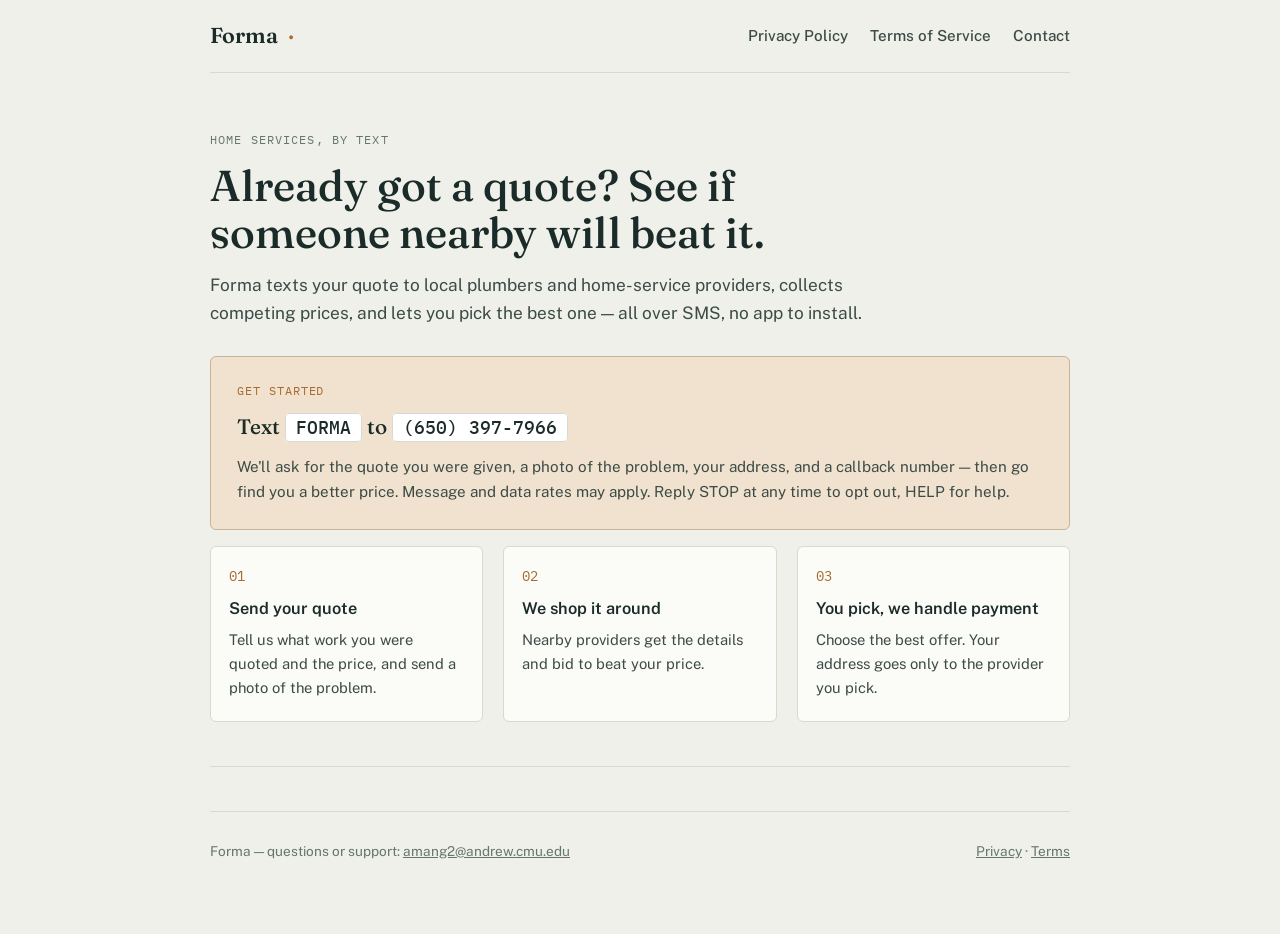
==== index.html @ 2be11585 "Forma public pages: opt-in instructions, privacy policy, terms Co-Authored-By: Claude Sonnet 5 <nore" ====
<!doctype html>
<html lang="en">
<head>
<meta charset="utf-8">
<meta name="viewport" content="width=device-width, initial-scale=1">
<title>Forma — compare prices on a quote you already have</title>
<link rel="stylesheet" href="style.css">
</head>
<body>
<div class="wrap">

  <div class="topbar">
    <a class="wordmark" href="index.html"><span>Forma</span><span class="dot">·</span></a>
    <nav class="toc">
      <a href="privacy.html">Privacy Policy</a>
      <a href="terms.html">Terms of Service</a>
      <a href="#contact">Contact</a>
    </nav>
  </div>

  <div class="masthead">
    <div class="eyebrow">Home services, by text</div>
    <h1 class="title">Already got a quote? See if someone nearby will beat it.</h1>
    <p class="dek">Forma texts your quote to local plumbers and home-service providers, collects competing prices, and lets you pick the best one — all over SMS, no app to install.</p>

    <div class="cta">
      <div class="label">Get started</div>
      <div class="instruction">Text <span class="kw">FORMA</span> to <span class="kw">(650) 397-7966</span></div>
      <p>We'll ask for the quote you were given, a photo of the problem, your address, and a callback number — then go find you a better price. Message and data rates may apply. Reply STOP at any time to opt out, HELP for help.</p>
    </div>

    <div class="steps">
      <div class="step">
        <div class="n">01</div>
        <h3>Send your quote</h3>
        <p>Tell us what work you were quoted and the price, and send a photo of the problem.</p>
      </div>
      <div class="step">
        <div class="n">02</div>
        <h3>We shop it around</h3>
        <p>Nearby providers get the details and bid to beat your price.</p>
      </div>
      <div class="step">
        <div class="n">03</div>
        <h3>You pick, we handle payment</h3>
        <p>Choose the best offer. Your address goes only to the provider you pick.</p>
      </div>
    </div>
  </div>

  <footer class="page" id="contact">
    <span>Forma — questions or support: <a href="mailto:amang2@andrew.cmu.edu">amang2@andrew.cmu.edu</a></span>
    <span><a href="privacy.html">Privacy</a> · <a href="terms.html">Terms</a></span>
  </footer>

</div>
</body>
</html>
---- style.css ----
@import url('https://fonts.googleapis.com/css2?family=Fraunces:opsz,wght@9..144,400;9..144,500;9..144,600&family=Public+Sans:wght@400;500;600;700&family=IBM+Plex+Mono:wght@400;500&display=swap');

:root{
  --ink:#1B2B29;
  --ink-soft:#3C4B47;
  --muted:#657670;
  --ground:#EEF0E9;
  --surface:#FBFBF8;
  --surface-raised:#FFFFFF;
  --line:#D7DAD0;
  --accent:#A86A2E;
  --accent-soft:#F0E2CE;
  --focus:#1B2B29;
}
@media (prefers-color-scheme: dark){
  :root:not([data-theme="light"]){
    --ink:#E9ECE5; --ink-soft:#C3CCC4; --muted:#92A199;
    --ground:#101E1B; --surface:#162623; --surface-raised:#19302A;
    --line:#2B3E38; --accent:#E0A868; --accent-soft:#2C2318; --focus:#E9ECE5;
  }
}
:root[data-theme="dark"]{
  --ink:#E9ECE5; --ink-soft:#C3CCC4; --muted:#92A199;
  --ground:#101E1B; --surface:#162623; --surface-raised:#19302A;
  --line:#2B3E38; --accent:#E0A868; --accent-soft:#2C2318; --focus:#E9ECE5;
}

*{box-sizing:border-box;}
html{color-scheme:light dark;}
body{
  margin:0; background:var(--ground); color:var(--ink);
  font-family:'Public Sans', -apple-system, BlinkMacSystemFont, 'Segoe UI', sans-serif;
  font-size:16px; line-height:1.65; padding-inline:20px;
}
h1,h2,h3{font-family:'Fraunces', Georgia, 'Times New Roman', serif; color:var(--ink); text-wrap:balance; margin:0;}
a{color:var(--accent);}
a:focus-visible, button:focus-visible{outline:2px solid var(--focus); outline-offset:3px;}
code, .mono{font-family:'IBM Plex Mono', ui-monospace, Menlo, monospace; font-size:.88em;}

.wrap{max-width:860px; margin-inline:auto; padding-block:0 72px;}

.topbar{
  position:sticky; top:0; z-index:10;
  display:flex; align-items:center; justify-content:space-between; gap:16px; flex-wrap:wrap;
  padding-block:18px;
  background:color-mix(in srgb, var(--ground) 88%, transparent);
  backdrop-filter:blur(8px);
  border-bottom:1px solid var(--line);
  margin-bottom:48px;
}
.wordmark{display:flex; align-items:baseline; gap:10px; font-family:'Fraunces', serif; font-weight:600; font-size:1.35rem; color:var(--ink); text-decoration:none;}
.wordmark .dot{color:var(--accent);}
.toc{display:flex; gap:22px; font-size:.95rem;}
.toc a{color:var(--ink-soft); text-decoration:none; font-weight:500;}
.toc a:hover{color:var(--accent);}

.masthead{padding-block:8px 44px; border-bottom:1px solid var(--line); margin-bottom:44px;}
.eyebrow{font-family:'IBM Plex Mono', monospace; font-size:.78rem; letter-spacing:.09em; text-transform:uppercase; color:var(--muted); margin-bottom:14px;}
h1.title{font-size:clamp(2rem, 4.5vw, 2.7rem); font-weight:500; line-height:1.08;}
.dek{margin-top:14px; max-width:62ch; color:var(--ink-soft); font-size:1.08rem;}
.meta{display:flex; gap:28px; flex-wrap:wrap; margin-top:24px; font-size:.86rem; color:var(--muted);}
.meta strong{color:var(--ink-soft); font-weight:600;}

.cta{
  background:var(--accent-soft);
  border:1px solid color-mix(in srgb, var(--accent) 35%, var(--line));
  border-radius:6px; padding:24px 26px; margin-top:28px;
}
.cta .label{font-family:'IBM Plex Mono', monospace; font-size:.74rem; letter-spacing:.08em; text-transform:uppercase; color:var(--accent); margin-bottom:10px;}
.cta .instruction{font-family:'Fraunces', serif; font-size:1.3rem; font-weight:500; color:var(--ink);}
.cta .instruction .kw{font-family:'IBM Plex Mono', monospace; background:var(--surface-raised); border:1px solid var(--line); border-radius:4px; padding:2px 10px; font-size:.85em;}
.cta p{margin:10px 0 0; color:var(--ink-soft); font-size:.95rem;}

.steps{display:grid; grid-template-columns:repeat(3, 1fr); gap:20px; margin-top:16px;}
.step{border:1px solid var(--line); border-radius:6px; padding:18px 18px 20px; background:var(--surface);}
.step .n{font-family:'IBM Plex Mono', monospace; color:var(--accent); font-size:.85rem; margin-bottom:8px;}
.step h3{font-size:1.02rem; font-weight:600; font-family:'Public Sans', sans-serif; margin-bottom:6px;}
.step p{margin:0; color:var(--ink-soft); font-size:.92rem;}

section.doc{margin-bottom:64px;}
section.doc > header{display:flex; align-items:baseline; gap:14px; margin-bottom:8px; scroll-margin-top:90px;}
section.doc > header h2{font-size:1.7rem; font-weight:500;}
section.doc > header .num{font-family:'IBM Plex Mono', monospace; color:var(--accent); font-size:1rem;}
.section-updated{font-size:.82rem; color:var(--muted); margin-bottom:28px;}

.summary{background:var(--accent-soft); border:1px solid color-mix(in srgb, var(--accent) 35%, var(--line)); border-radius:4px; padding:18px 20px; margin-bottom:8px;}
.summary .label{font-family:'IBM Plex Mono', monospace; font-size:.74rem; letter-spacing:.08em; text-transform:uppercase; color:var(--accent); margin-bottom:8px;}
.summary p{margin:0; color:var(--ink-soft); font-size:.96rem;}

article.clause{margin-top:36px;}
article.clause h3{font-size:1.08rem; font-weight:600; display:flex; gap:10px; align-items:baseline; margin-bottom:10px;}
article.clause h3 .n{font-family:'IBM Plex Mono', monospace; color:var(--muted); font-weight:400; font-size:.9rem;}
article.clause p, article.clause li{max-width:65ch; color:var(--ink-soft); font-size:.98rem;}
article.clause ul{padding-left:1.3em; margin:10px 0;}
article.clause li{margin-bottom:6px;}
article.clause p + p{margin-top:12px;}

.flow-table{margin-top:14px; border:1px solid var(--line); border-radius:4px; overflow:hidden;}
.flow-row{display:grid; grid-template-columns: 1fr 1.6fr; gap:16px; padding:12px 16px; border-bottom:1px solid var(--line); font-size:.92rem;}
.flow-row:last-child{border-bottom:none;}
.flow-row .who{font-weight:600; color:var(--ink);}
.flow-row .what{color:var(--ink-soft);}

.sms-block{background:var(--surface); border:1px solid var(--line); border-radius:4px; padding:16px 18px; margin-top:16px; font-size:.92rem; color:var(--ink-soft);}
.kw{font-family:'IBM Plex Mono', monospace; background:var(--surface); border:1px solid var(--line); border-radius:3px; padding:1px 7px; color:var(--ink); font-size:.86em;}

.script-block{background:var(--surface); border-left:3px solid var(--accent); border-radius:0 4px 4px 0; padding:16px 20px; margin-top:16px; font-size:.95rem; color:var(--ink-soft); font-style:italic;}

footer.page{border-top:1px solid var(--line); padding-top:28px; display:flex; justify-content:space-between; flex-wrap:wrap; gap:12px; font-size:.85rem; color:var(--muted);}
footer.page a{color:var(--muted); text-decoration:underline;}

@media (max-width:560px){
  .toc{gap:14px; font-size:.88rem;}
  .flow-row{grid-template-columns:1fr;}
  .steps{grid-template-columns:1fr;}
}
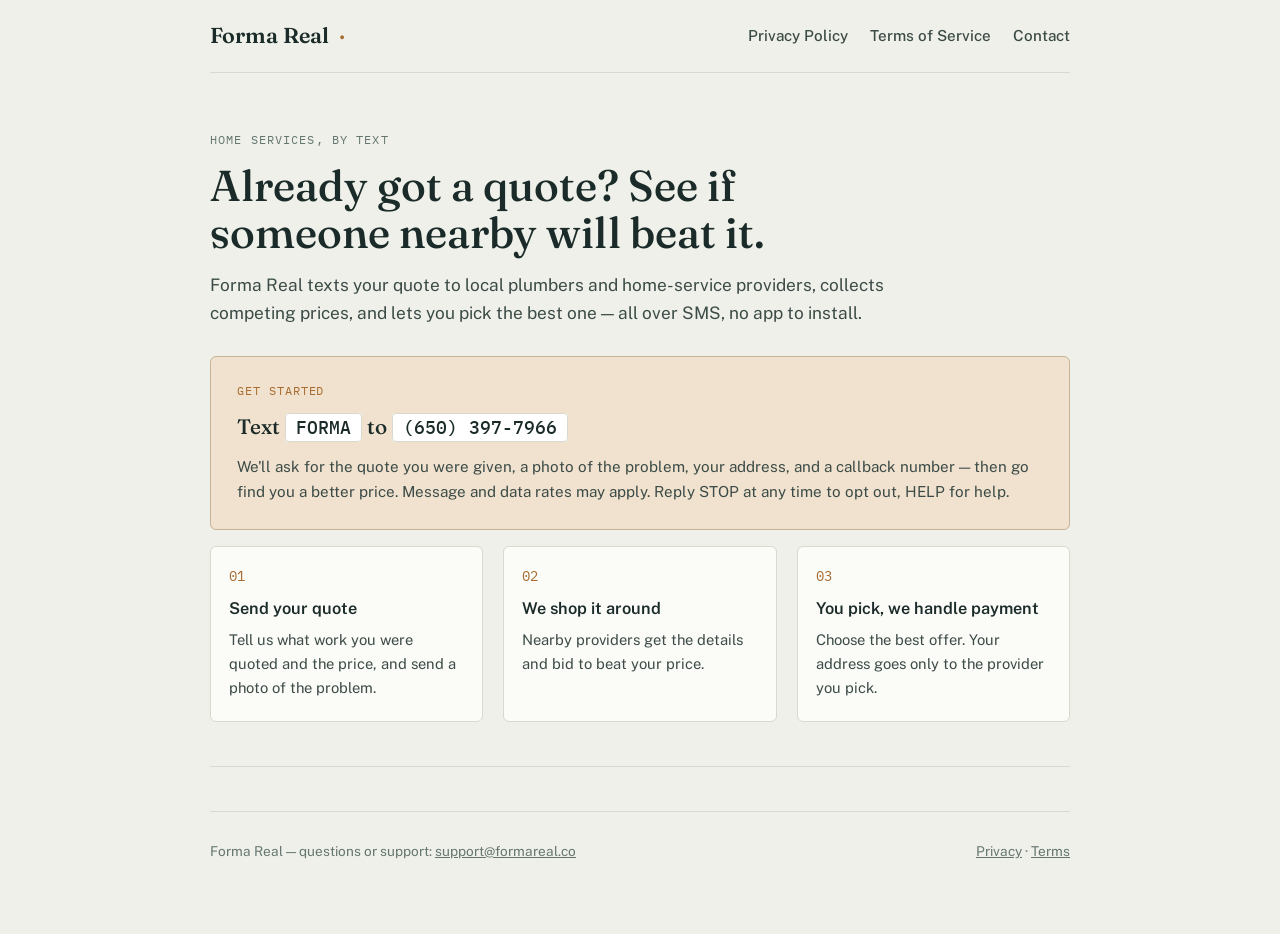
==== commit 7af875cc: "Rename Forma to Forma Real; strengthen privacy policy with Twilio's required CTIA data-sharing langu" ====
--- a/index.html
+++ b/index.html
@@ -3,14 +3,14 @@
 <head>
 <meta charset="utf-8">
 <meta name="viewport" content="width=device-width, initial-scale=1">
-<title>Forma — compare prices on a quote you already have</title>
+<title>Forma Real — compare prices on a quote you already have</title>
 <link rel="stylesheet" href="style.css">
 </head>
 <body>
 <div class="wrap">
 
   <div class="topbar">
-    <a class="wordmark" href="index.html"><span>Forma</span><span class="dot">·</span></a>
+    <a class="wordmark" href="index.html"><span>Forma Real</span><span class="dot">·</span></a>
     <nav class="toc">
       <a href="privacy.html">Privacy Policy</a>
       <a href="terms.html">Terms of Service</a>
@@ -21,7 +21,7 @@
   <div class="masthead">
     <div class="eyebrow">Home services, by text</div>
     <h1 class="title">Already got a quote? See if someone nearby will beat it.</h1>
-    <p class="dek">Forma texts your quote to local plumbers and home-service providers, collects competing prices, and lets you pick the best one — all over SMS, no app to install.</p>
+    <p class="dek">Forma Real texts your quote to local plumbers and home-service providers, collects competing prices, and lets you pick the best one — all over SMS, no app to install.</p>
 
     <div class="cta">
       <div class="label">Get started</div>
@@ -49,7 +49,7 @@
   </div>
 
   <footer class="page" id="contact">
-    <span>Forma — questions or support: <a href="mailto:amang2@andrew.cmu.edu">amang2@andrew.cmu.edu</a></span>
+    <span>Forma Real — questions or support: <a href="mailto:support@formareal.co">support@formareal.co</a></span>
     <span><a href="privacy.html">Privacy</a> · <a href="terms.html">Terms</a></span>
   </footer>
 
